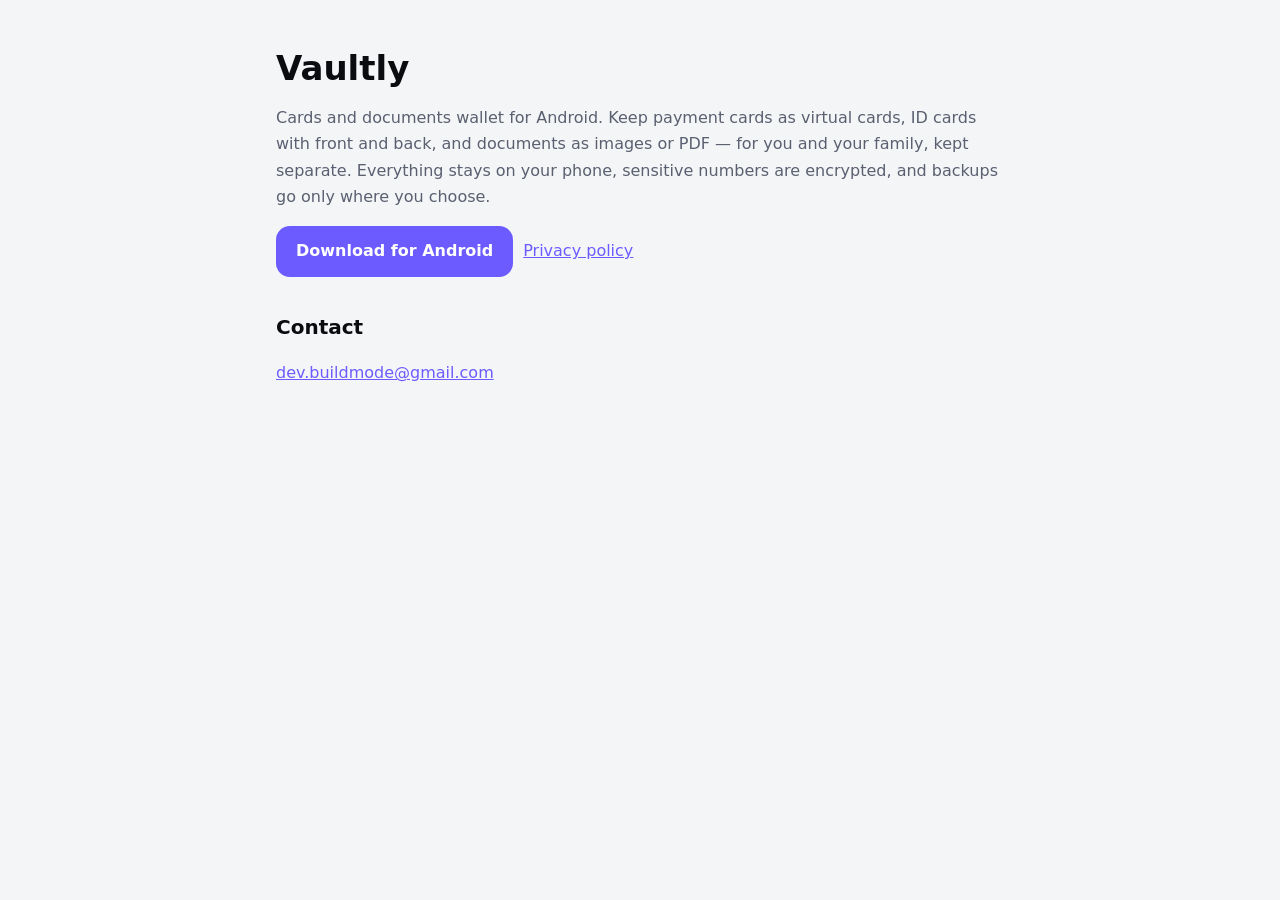
==== docs/index.html @ f85a821c "Website and privacy policy" ====
<!doctype html>
<html lang="en"><head><meta charset="utf-8"><meta name="viewport" content="width=device-width,initial-scale=1">
<title>Vaultly</title><meta name="description" content="Cards and documents wallet for Android. Everything stays on your phone."><link rel="stylesheet" href="style.css"></head>
<body><main>
<h1>Vaultly</h1>
<p>Cards and documents wallet for Android. Keep payment cards as virtual cards, ID cards with front and back, and documents as images or PDF — for you and your family, kept separate. Everything stays on your phone, sensitive numbers are encrypted, and backups go only where you choose.</p>
<p><a class="btn" href="https://github.com/thekirankumarv/Vaultly-releases/releases/latest">Download for Android</a><a href="privacy.html">Privacy policy</a></p>
<h2>Contact</h2><p><a href="mailto:dev.buildmode@gmail.com">dev.buildmode@gmail.com</a></p>
</main></body></html>
---- docs/style.css ----
:root{--bg:#F4F5F7;--card:#fff;--text:#0B0C10;--sub:#5A6070;--accent:#6C5CFF;--line:#E3E5EA}
@media (prefers-color-scheme:dark){:root{--bg:#07080B;--card:#111319;--text:#F2F3F7;--sub:#9AA0AE;--accent:#8B7CFF;--line:#22252E}}
*{box-sizing:border-box}body{margin:0;background:var(--bg);color:var(--text);font:16px/1.65 system-ui,-apple-system,"Segoe UI",Roboto,sans-serif}
main{max-width:760px;margin:0 auto;padding:40px 16px 80px}a{color:var(--accent)}h1{font-size:34px;line-height:1.2;margin:8px 0}
h2{font-size:20px;margin-top:34px}p,li{color:var(--sub)}strong{color:var(--text)}code{font-size:13px;background:var(--card);border:1px solid var(--line);padding:1px 5px;border-radius:6px;word-break:break-all}
.kicker{font-weight:700;text-decoration:none}.btn{display:inline-block;background:var(--accent);color:#fff;padding:12px 20px;border-radius:14px;text-decoration:none;font-weight:700;margin-right:10px}
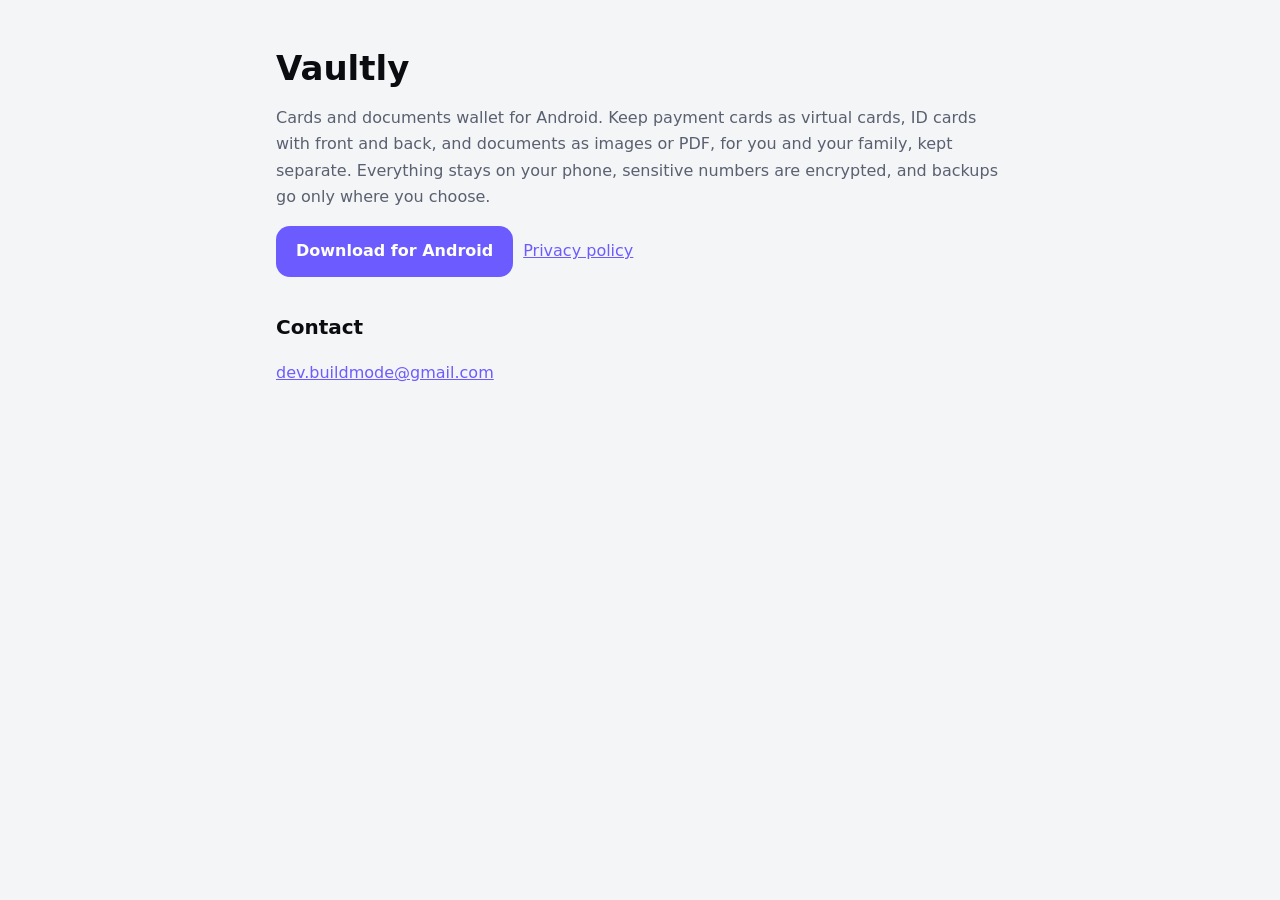
==== commit 5f864db7: "Vaultly 1.2.0: share message, share history, document magnifier, view-only timed items" ====
--- a/docs/index.html
+++ b/docs/index.html
@@ -3,7 +3,7 @@
 <title>Vaultly</title><meta name="description" content="Cards and documents wallet for Android. Everything stays on your phone."><link rel="stylesheet" href="style.css"></head>
 <body><main>
 <h1>Vaultly</h1>
-<p>Cards and documents wallet for Android. Keep payment cards as virtual cards, ID cards with front and back, and documents as images or PDF — for you and your family, kept separate. Everything stays on your phone, sensitive numbers are encrypted, and backups go only where you choose.</p>
+<p>Cards and documents wallet for Android. Keep payment cards as virtual cards, ID cards with front and back, and documents as images or PDF, for you and your family, kept separate. Everything stays on your phone, sensitive numbers are encrypted, and backups go only where you choose.</p>
 <p><a class="btn" href="https://github.com/thekirankumarv/Vaultly-releases/releases/latest">Download for Android</a><a href="privacy.html">Privacy policy</a></p>
 <h2>Contact</h2><p><a href="mailto:dev.buildmode@gmail.com">dev.buildmode@gmail.com</a></p>
 </main></body></html>
